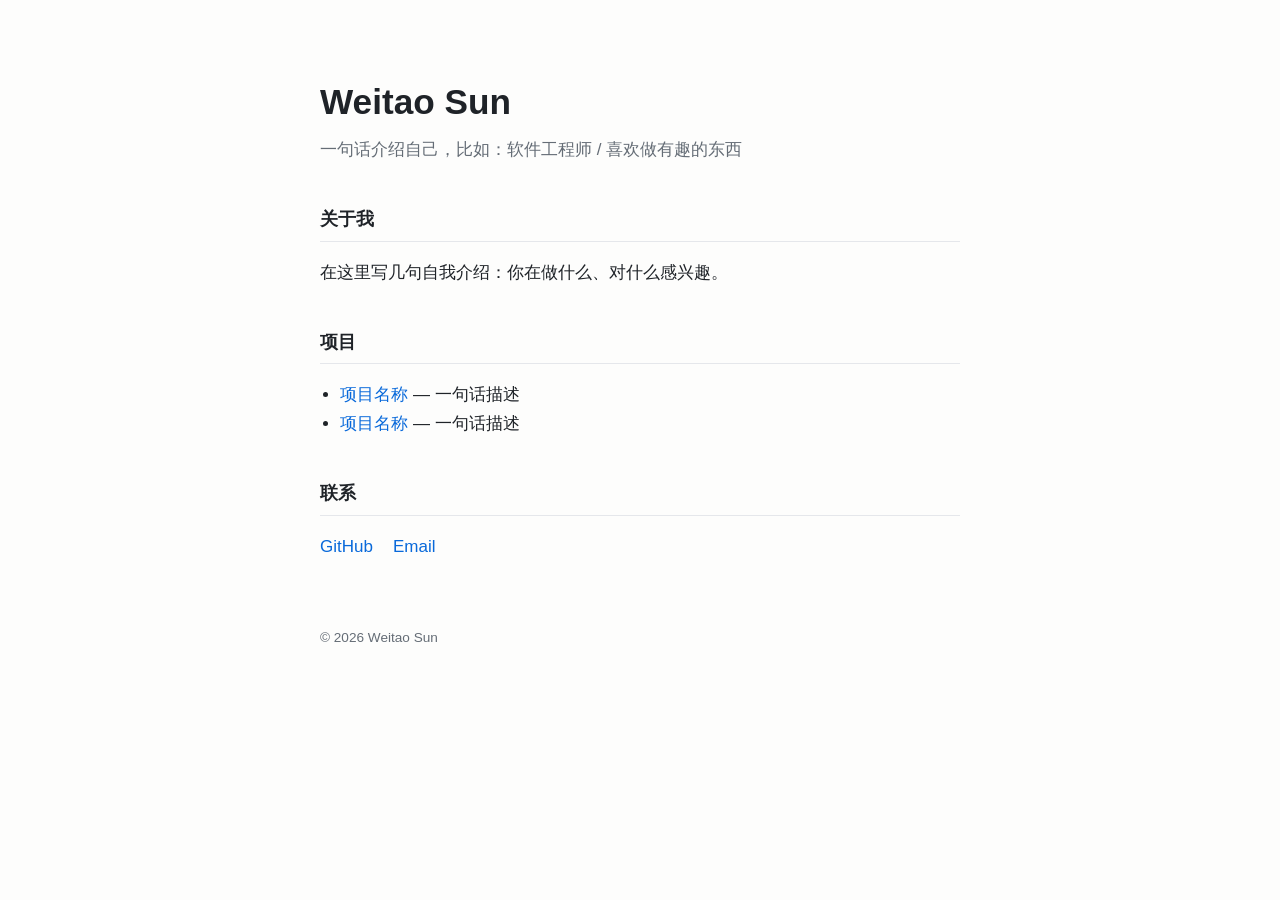
==== index.html @ 4def3ef1 "Initial personal website Co-Authored-By: Claude Opus 5.5 <noreply@anthropic.com>" ====
<!doctype html>
<html lang="zh-CN">
<head>
  <meta charset="utf-8">
  <meta name="viewport" content="width=device-width, initial-scale=1">
  <title>Weitao Sun</title>
  <meta name="description" content="Weitao Sun 的个人主页">
  <link rel="stylesheet" href="style.css">
</head>
<body>
  <main>
    <header>
      <h1>Weitao Sun</h1>
      <p class="tagline">一句话介绍自己，比如：软件工程师 / 喜欢做有趣的东西</p>
    </header>

    <section>
      <h2>关于我</h2>
      <p>在这里写几句自我介绍：你在做什么、对什么感兴趣。</p>
    </section>

    <section>
      <h2>项目</h2>
      <ul>
        <li><a href="https://github.com/Weitao-Sun">项目名称</a> — 一句话描述</li>
        <li><a href="https://github.com/Weitao-Sun">项目名称</a> — 一句话描述</li>
      </ul>
    </section>

    <section>
      <h2>联系</h2>
      <ul class="links">
        <li><a href="https://github.com/Weitao-Sun">GitHub</a></li>
        <li><a href="mailto:you@example.com">Email</a></li>
      </ul>
    </section>

    <footer>© 2026 Weitao Sun</footer>
  </main>
</body>
</html>
---- style.css ----
:root {
  --bg: #fdfdfc;
  --fg: #1f2328;
  --muted: #656d76;
  --accent: #0969da;
  --border: #e5e7eb;
}

@media (prefers-color-scheme: dark) {
  :root {
    --bg: #0d1117;
    --fg: #e6edf3;
    --muted: #8d96a0;
    --accent: #4493f8;
    --border: #30363d;
  }
}

* { box-sizing: border-box; }

body {
  margin: 0;
  background: var(--bg);
  color: var(--fg);
  font: 17px/1.7 -apple-system, BlinkMacSystemFont, "Segoe UI", "PingFang SC", "Hiragino Sans GB", "Microsoft YaHei", sans-serif;
}

main {
  max-width: 680px;
  margin: 0 auto;
  padding: 72px 20px 48px;
}

h1 { font-size: 2.2rem; margin: 0 0 4px; }
h2 { font-size: 1.1rem; margin: 40px 0 8px; padding-bottom: 6px; border-bottom: 1px solid var(--border); }
.tagline { color: var(--muted); margin: 0; }

a { color: var(--accent); text-decoration: none; }
a:hover { text-decoration: underline; }

ul { padding-left: 1.2em; }
.links { list-style: none; padding: 0; display: flex; gap: 20px; }

footer { margin-top: 64px; color: var(--muted); font-size: 0.85rem; }
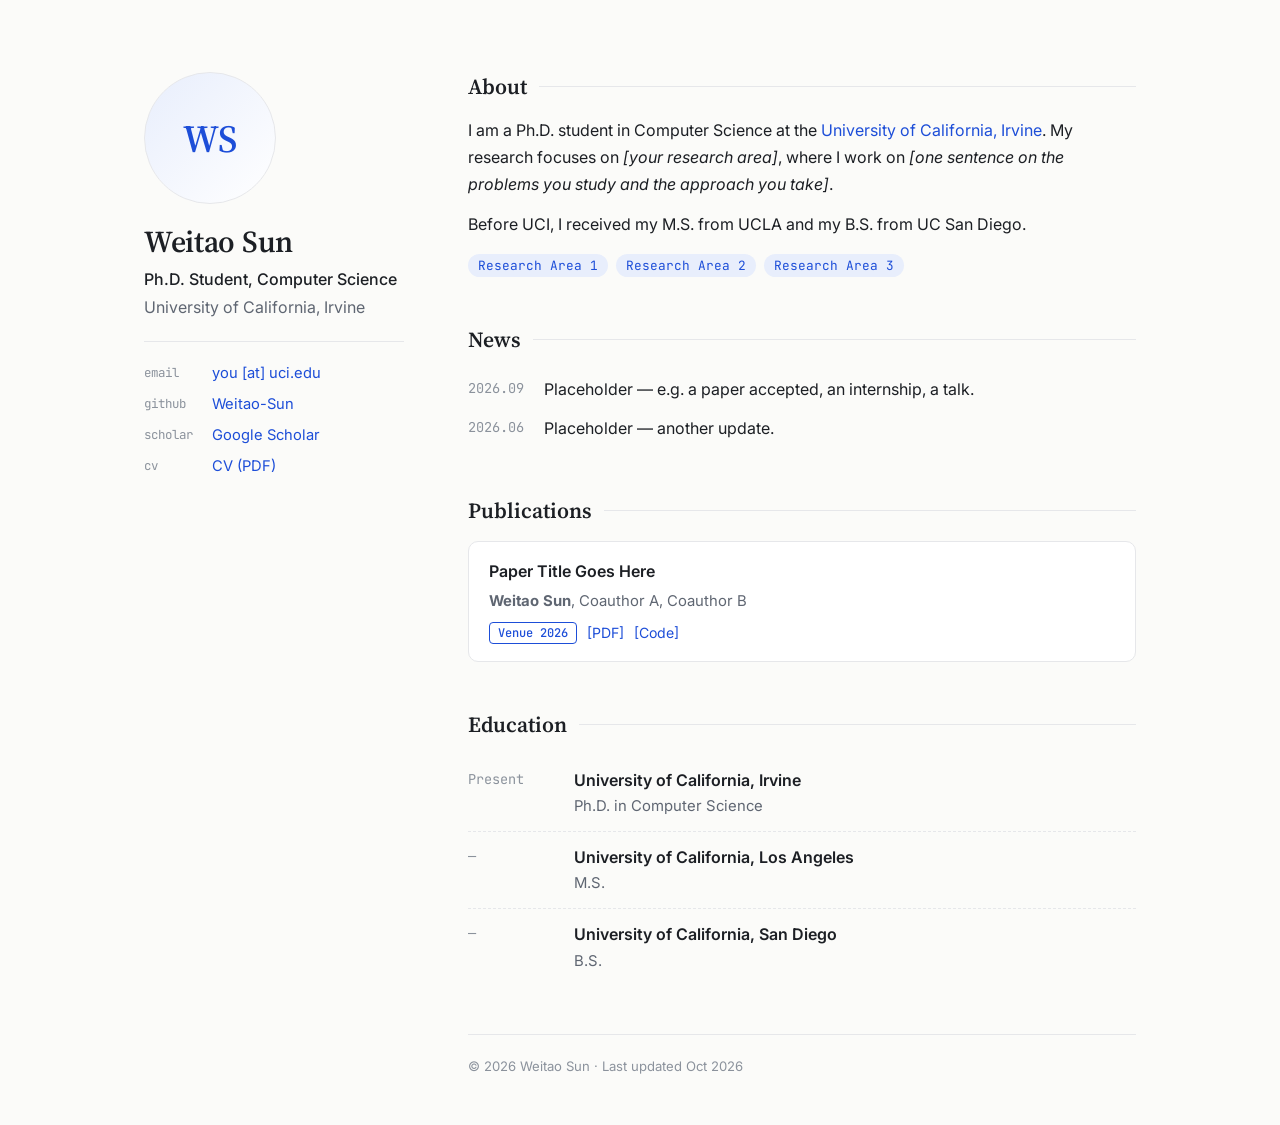
==== commit 16cd7906: "Redesign homepage as academic profile Co-Authored-By: Claude Opus 5.5 <noreply@anthropic.com>" ====
--- a/index.html
+++ b/index.html
@@ -1,41 +1,100 @@
 <!doctype html>
-<html lang="zh-CN">
+<html lang="en">
 <head>
   <meta charset="utf-8">
   <meta name="viewport" content="width=device-width, initial-scale=1">
   <title>Weitao Sun</title>
-  <meta name="description" content="Weitao Sun 的个人主页">
+  <meta name="description" content="Weitao Sun — Ph.D. student in Computer Science at UC Irvine.">
+  <link rel="preconnect" href="https://fonts.googleapis.com">
+  <link rel="preconnect" href="https://fonts.gstatic.com" crossorigin>
+  <link href="https://fonts.googleapis.com/css2?family=Inter:wght@400;500;600&family=Source+Serif+4:opsz,wght@8..60,500;8..60,600&family=JetBrains+Mono:wght@400;500&display=swap" rel="stylesheet">
   <link rel="stylesheet" href="style.css">
 </head>
 <body>
-  <main>
-    <header>
+  <div class="layout">
+    <aside class="profile">
+      <!-- Replace with <img class="avatar" src="avatar.jpg" alt="Weitao Sun"> once you add a photo -->
+      <div class="avatar" aria-hidden="true">WS</div>
       <h1>Weitao Sun</h1>
-      <p class="tagline">一句话介绍自己，比如：软件工程师 / 喜欢做有趣的东西</p>
-    </header>
+      <p class="role">Ph.D. Student, Computer Science</p>
+      <p class="affil">University of California, Irvine</p>
 
-    <section>
-      <h2>关于我</h2>
-      <p>在这里写几句自我介绍：你在做什么、对什么感兴趣。</p>
-    </section>
+      <ul class="contact">
+        <li><span class="k">email</span><a href="mailto:you@uci.edu">you [at] uci.edu</a></li>
+        <li><span class="k">github</span><a href="https://github.com/Weitao-Sun">Weitao-Sun</a></li>
+        <li><span class="k">scholar</span><a href="#">Google Scholar</a></li>
+        <li><span class="k">cv</span><a href="#">CV (PDF)</a></li>
+      </ul>
+    </aside>
 
-    <section>
-      <h2>项目</h2>
-      <ul>
-        <li><a href="https://github.com/Weitao-Sun">项目名称</a> — 一句话描述</li>
-        <li><a href="https://github.com/Weitao-Sun">项目名称</a> — 一句话描述</li>
-      </ul>
-    </section>
+    <main>
+      <section id="about">
+        <h2>About</h2>
+        <p>
+          I am a Ph.D. student in Computer Science at the
+          <a href="https://www.ics.uci.edu/">University of California, Irvine</a>.
+          My research focuses on <em>[your research area]</em>, where I work on
+          <em>[one sentence on the problems you study and the approach you take]</em>.
+        </p>
+        <p>
+          Before UCI, I received my M.S. from UCLA and my B.S. from UC San Diego.
+        </p>
+        <div class="tags">
+          <span>Research Area 1</span>
+          <span>Research Area 2</span>
+          <span>Research Area 3</span>
+        </div>
+      </section>
 
-    <section>
-      <h2>联系</h2>
-      <ul class="links">
-        <li><a href="https://github.com/Weitao-Sun">GitHub</a></li>
-        <li><a href="mailto:you@example.com">Email</a></li>
-      </ul>
-    </section>
+      <section id="news">
+        <h2>News</h2>
+        <ul class="news">
+          <li><time>2026.09</time><span>Placeholder — e.g. a paper accepted, an internship, a talk.</span></li>
+          <li><time>2026.06</time><span>Placeholder — another update.</span></li>
+        </ul>
+      </section>
 
-    <footer>© 2026 Weitao Sun</footer>
-  </main>
+      <section id="publications">
+        <h2>Publications</h2>
+        <ol class="pubs">
+          <li>
+            <p class="title">Paper Title Goes Here</p>
+            <p class="authors"><strong>Weitao Sun</strong>, Coauthor A, Coauthor B</p>
+            <p class="venue"><span class="badge">Venue 2026</span>
+              <a href="#">[PDF]</a> <a href="#">[Code]</a></p>
+          </li>
+        </ol>
+      </section>
+
+      <section id="education">
+        <h2>Education</h2>
+        <ul class="timeline">
+          <li>
+            <div class="when">Present</div>
+            <div>
+              <p class="school">University of California, Irvine</p>
+              <p class="degree">Ph.D. in Computer Science</p>
+            </div>
+          </li>
+          <li>
+            <div class="when">—</div>
+            <div>
+              <p class="school">University of California, Los Angeles</p>
+              <p class="degree">M.S.</p>
+            </div>
+          </li>
+          <li>
+            <div class="when">—</div>
+            <div>
+              <p class="school">University of California, San Diego</p>
+              <p class="degree">B.S.</p>
+            </div>
+          </li>
+        </ul>
+      </section>
+
+      <footer>© 2026 Weitao Sun · Last updated Oct 2026</footer>
+    </main>
+  </div>
 </body>
 </html>
--- a/style.css
+++ b/style.css
@@ -1,18 +1,27 @@
 :root {
-  --bg: #fdfdfc;
-  --fg: #1f2328;
-  --muted: #656d76;
-  --accent: #0969da;
-  --border: #e5e7eb;
+  --bg: #fbfbf9;
+  --surface: #ffffff;
+  --fg: #1c1f24;
+  --muted: #5f6672;
+  --faint: #8b929c;
+  --accent: #1d4ed8;
+  --accent-soft: #e8eefc;
+  --border: #e6e7ea;
+  --serif: "Source Serif 4", Georgia, "Songti SC", serif;
+  --sans: "Inter", -apple-system, BlinkMacSystemFont, "Segoe UI", "PingFang SC", sans-serif;
+  --mono: "JetBrains Mono", ui-monospace, SFMono-Regular, Menlo, monospace;
 }
 
 @media (prefers-color-scheme: dark) {
   :root {
-    --bg: #0d1117;
-    --fg: #e6edf3;
-    --muted: #8d96a0;
-    --accent: #4493f8;
-    --border: #30363d;
+    --bg: #0e1116;
+    --surface: #151a21;
+    --fg: #e4e7ec;
+    --muted: #9aa3ae;
+    --faint: #6e7782;
+    --accent: #7aa2ff;
+    --accent-soft: #1c2740;
+    --border: #262d37;
   }
 }
 
@@ -22,23 +31,151 @@
   margin: 0;
   background: var(--bg);
   color: var(--fg);
-  font: 17px/1.7 -apple-system, BlinkMacSystemFont, "Segoe UI", "PingFang SC", "Hiragino Sans GB", "Microsoft YaHei", sans-serif;
+  font: 16px/1.7 var(--sans);
+  -webkit-font-smoothing: antialiased;
 }
 
-main {
-  max-width: 680px;
+a { color: var(--accent); text-decoration: none; }
+a:hover { text-decoration: underline; text-underline-offset: 3px; }
+p { margin: 0 0 12px; }
+
+.layout {
+  max-width: 1040px;
   margin: 0 auto;
-  padding: 72px 20px 48px;
+  padding: 72px 24px 48px;
+  display: grid;
+  grid-template-columns: 260px 1fr;
+  gap: 64px;
 }
 
-h1 { font-size: 2.2rem; margin: 0 0 4px; }
-h2 { font-size: 1.1rem; margin: 40px 0 8px; padding-bottom: 6px; border-bottom: 1px solid var(--border); }
-.tagline { color: var(--muted); margin: 0; }
+/* ---------- profile sidebar ---------- */
+.profile {
+  position: sticky;
+  top: 48px;
+  align-self: start;
+}
 
-a { color: var(--accent); text-decoration: none; }
-a:hover { text-decoration: underline; }
+.avatar {
+  width: 132px;
+  height: 132px;
+  border-radius: 50%;
+  object-fit: cover;
+  display: grid;
+  place-items: center;
+  background: linear-gradient(135deg, var(--accent-soft), var(--surface));
+  border: 1px solid var(--border);
+  font: 600 2.4rem var(--serif);
+  color: var(--accent);
+  margin-bottom: 20px;
+}
 
-ul { padding-left: 1.2em; }
-.links { list-style: none; padding: 0; display: flex; gap: 20px; }
+.profile h1 {
+  font: 600 1.9rem/1.2 var(--serif);
+  margin: 0 0 6px;
+  letter-spacing: -0.01em;
+}
+.role { font-weight: 500; margin: 0; }
+.affil { color: var(--muted); margin: 0 0 20px; }
 
-footer { margin-top: 64px; color: var(--muted); font-size: 0.85rem; }
+.contact {
+  list-style: none;
+  padding: 16px 0 0;
+  margin: 0;
+  border-top: 1px solid var(--border);
+  font-size: 0.92rem;
+}
+.contact li { display: flex; gap: 12px; padding: 3px 0; }
+.contact .k {
+  font: 0.78rem/1.9 var(--mono);
+  color: var(--faint);
+  width: 56px;
+  flex-shrink: 0;
+}
+
+/* ---------- main content ---------- */
+section { margin-bottom: 48px; }
+
+h2 {
+  font: 600 1.35rem var(--serif);
+  margin: 0 0 16px;
+  display: flex;
+  align-items: center;
+  gap: 12px;
+}
+h2::after {
+  content: "";
+  flex: 1;
+  height: 1px;
+  background: var(--border);
+}
+
+.tags { display: flex; flex-wrap: wrap; gap: 8px; margin-top: 16px; }
+.tags span {
+  font: 0.8rem var(--mono);
+  padding: 3px 10px;
+  border-radius: 999px;
+  background: var(--accent-soft);
+  color: var(--accent);
+}
+
+.news { list-style: none; padding: 0; margin: 0; }
+.news li { display: flex; gap: 20px; padding: 6px 0; }
+.news time {
+  font: 0.85rem/1.9 var(--mono);
+  color: var(--faint);
+  flex-shrink: 0;
+}
+
+.pubs { list-style: none; padding: 0; margin: 0; }
+.pubs li {
+  padding: 16px 20px;
+  background: var(--surface);
+  border: 1px solid var(--border);
+  border-radius: 10px;
+  margin-bottom: 12px;
+}
+.pubs p { margin: 0 0 4px; }
+.pubs .title { font-weight: 600; }
+.pubs .authors { color: var(--muted); font-size: 0.93rem; }
+.pubs .venue { font-size: 0.88rem; display: flex; gap: 10px; align-items: center; margin: 6px 0 0; }
+.badge {
+  font: 500 0.75rem var(--mono);
+  padding: 2px 8px;
+  border-radius: 4px;
+  border: 1px solid var(--accent);
+  color: var(--accent);
+}
+
+.timeline { list-style: none; padding: 0; margin: 0; }
+.timeline li {
+  display: grid;
+  grid-template-columns: 90px 1fr;
+  gap: 16px;
+  padding: 12px 0;
+  border-bottom: 1px dashed var(--border);
+}
+.timeline li:last-child { border-bottom: none; }
+.timeline .when { font: 0.85rem/1.9 var(--mono); color: var(--faint); }
+.timeline p { margin: 0; }
+.school { font-weight: 600; }
+.degree { color: var(--muted); font-size: 0.93rem; }
+
+footer {
+  margin-top: 24px;
+  padding-top: 20px;
+  border-top: 1px solid var(--border);
+  color: var(--faint);
+  font-size: 0.82rem;
+}
+
+/* ---------- mobile ---------- */
+@media (max-width: 780px) {
+  .layout {
+    grid-template-columns: 1fr;
+    gap: 40px;
+    padding: 40px 16px 32px;
+  }
+  .profile { position: static; text-align: center; }
+  .avatar { margin: 0 auto 16px; }
+  .contact { display: inline-block; text-align: left; }
+}
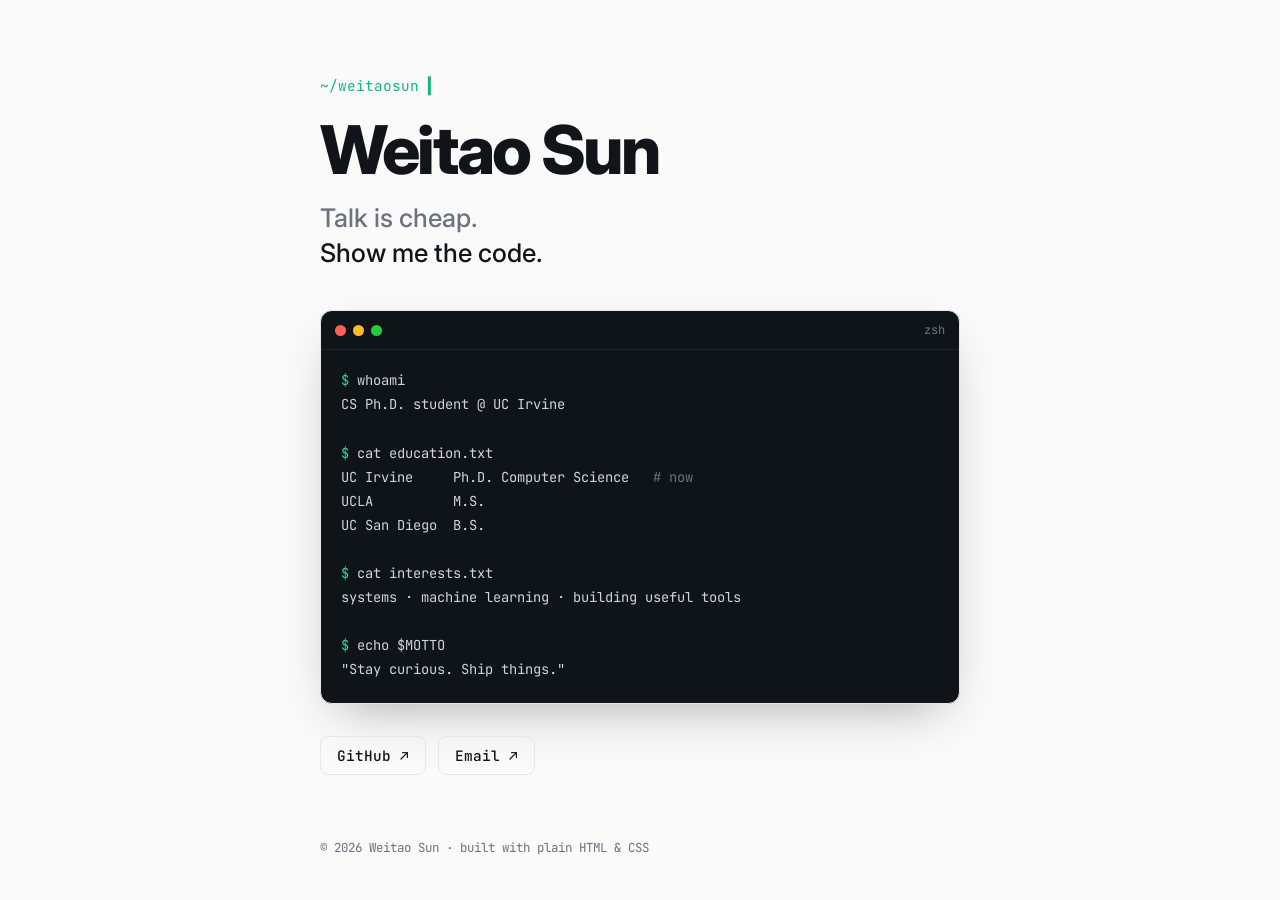
==== commit 2d9b4553: "Switch to minimal developer-style homepage Co-Authored-By: Claude Opus 5.5 <noreply@anthropic.com>" ====
--- a/index.html
+++ b/index.html
@@ -4,97 +4,42 @@
   <meta charset="utf-8">
   <meta name="viewport" content="width=device-width, initial-scale=1">
   <title>Weitao Sun</title>
-  <meta name="description" content="Weitao Sun — Ph.D. student in Computer Science at UC Irvine.">
+  <meta name="description" content="Weitao Sun — CS Ph.D. student at UC Irvine. Building things, breaking things, learning from both.">
   <link rel="preconnect" href="https://fonts.googleapis.com">
   <link rel="preconnect" href="https://fonts.gstatic.com" crossorigin>
-  <link href="https://fonts.googleapis.com/css2?family=Inter:wght@400;500;600&family=Source+Serif+4:opsz,wght@8..60,500;8..60,600&family=JetBrains+Mono:wght@400;500&display=swap" rel="stylesheet">
+  <link href="https://fonts.googleapis.com/css2?family=Inter:wght@400;500;700;800&family=JetBrains+Mono:wght@400;500&display=swap" rel="stylesheet">
   <link rel="stylesheet" href="style.css">
 </head>
 <body>
-  <div class="layout">
-    <aside class="profile">
-      <!-- Replace with <img class="avatar" src="avatar.jpg" alt="Weitao Sun"> once you add a photo -->
-      <div class="avatar" aria-hidden="true">WS</div>
-      <h1>Weitao Sun</h1>
-      <p class="role">Ph.D. Student, Computer Science</p>
-      <p class="affil">University of California, Irvine</p>
+  <main>
+    <p class="hello">~/weitaosun <span class="cursor">▍</span></p>
 
-      <ul class="contact">
-        <li><span class="k">email</span><a href="mailto:you@uci.edu">you [at] uci.edu</a></li>
-        <li><span class="k">github</span><a href="https://github.com/Weitao-Sun">Weitao-Sun</a></li>
-        <li><span class="k">scholar</span><a href="#">Google Scholar</a></li>
-        <li><span class="k">cv</span><a href="#">CV (PDF)</a></li>
-      </ul>
-    </aside>
+    <h1>Weitao Sun</h1>
+    <p class="slogan">Talk is cheap.<br><span>Show me the code.</span></p>
 
-    <main>
-      <section id="about">
-        <h2>About</h2>
-        <p>
-          I am a Ph.D. student in Computer Science at the
-          <a href="https://www.ics.uci.edu/">University of California, Irvine</a>.
-          My research focuses on <em>[your research area]</em>, where I work on
-          <em>[one sentence on the problems you study and the approach you take]</em>.
-        </p>
-        <p>
-          Before UCI, I received my M.S. from UCLA and my B.S. from UC San Diego.
-        </p>
-        <div class="tags">
-          <span>Research Area 1</span>
-          <span>Research Area 2</span>
-          <span>Research Area 3</span>
-        </div>
-      </section>
+    <div class="terminal">
+      <div class="bar"><i></i><i></i><i></i><span>zsh</span></div>
+      <pre><span class="p">$</span> whoami
+CS Ph.D. student @ UC Irvine
 
-      <section id="news">
-        <h2>News</h2>
-        <ul class="news">
-          <li><time>2026.09</time><span>Placeholder — e.g. a paper accepted, an internship, a talk.</span></li>
-          <li><time>2026.06</time><span>Placeholder — another update.</span></li>
-        </ul>
-      </section>
+<span class="p">$</span> cat education.txt
+UC Irvine     Ph.D. Computer Science   <span class="dim"># now</span>
+UCLA          M.S.
+UC San Diego  B.S.
 
-      <section id="publications">
-        <h2>Publications</h2>
-        <ol class="pubs">
-          <li>
-            <p class="title">Paper Title Goes Here</p>
-            <p class="authors"><strong>Weitao Sun</strong>, Coauthor A, Coauthor B</p>
-            <p class="venue"><span class="badge">Venue 2026</span>
-              <a href="#">[PDF]</a> <a href="#">[Code]</a></p>
-          </li>
-        </ol>
-      </section>
+<span class="p">$</span> cat interests.txt
+systems · machine learning · building useful tools
 
-      <section id="education">
-        <h2>Education</h2>
-        <ul class="timeline">
-          <li>
-            <div class="when">Present</div>
-            <div>
-              <p class="school">University of California, Irvine</p>
-              <p class="degree">Ph.D. in Computer Science</p>
-            </div>
-          </li>
-          <li>
-            <div class="when">—</div>
-            <div>
-              <p class="school">University of California, Los Angeles</p>
-              <p class="degree">M.S.</p>
-            </div>
-          </li>
-          <li>
-            <div class="when">—</div>
-            <div>
-              <p class="school">University of California, San Diego</p>
-              <p class="degree">B.S.</p>
-            </div>
-          </li>
-        </ul>
-      </section>
+<span class="p">$</span> echo $MOTTO
+"Stay curious. Ship things."</pre>
+    </div>
 
-      <footer>© 2026 Weitao Sun · Last updated Oct 2026</footer>
-    </main>
-  </div>
+    <nav class="links">
+      <a href="https://github.com/Weitao-Sun">GitHub ↗</a>
+      <a href="mailto:you@uci.edu">Email ↗</a>
+    </nav>
+
+    <footer>© 2026 Weitao Sun · built with plain HTML &amp; CSS</footer>
+  </main>
 </body>
 </html>
--- a/style.css
+++ b/style.css
@@ -1,27 +1,24 @@
 :root {
-  --bg: #fbfbf9;
-  --surface: #ffffff;
-  --fg: #1c1f24;
-  --muted: #5f6672;
-  --faint: #8b929c;
-  --accent: #1d4ed8;
-  --accent-soft: #e8eefc;
-  --border: #e6e7ea;
-  --serif: "Source Serif 4", Georgia, "Songti SC", serif;
+  --bg: #fafafa;
+  --fg: #111418;
+  --muted: #6b7280;
+  --accent: #10b981;
+  --term-bg: #0f1419;
+  --term-fg: #d1d5db;
+  --term-dim: #6b7280;
+  --border: #e5e7eb;
   --sans: "Inter", -apple-system, BlinkMacSystemFont, "Segoe UI", "PingFang SC", sans-serif;
   --mono: "JetBrains Mono", ui-monospace, SFMono-Regular, Menlo, monospace;
 }
 
 @media (prefers-color-scheme: dark) {
   :root {
-    --bg: #0e1116;
-    --surface: #151a21;
-    --fg: #e4e7ec;
-    --muted: #9aa3ae;
-    --faint: #6e7782;
-    --accent: #7aa2ff;
-    --accent-soft: #1c2740;
-    --border: #262d37;
+    --bg: #0a0d10;
+    --fg: #f3f4f6;
+    --muted: #9ca3af;
+    --accent: #34d399;
+    --term-bg: #12171d;
+    --border: #1f2630;
   }
 }
 
@@ -29,153 +26,97 @@
 
 body {
   margin: 0;
+  min-height: 100vh;
   background: var(--bg);
   color: var(--fg);
-  font: 16px/1.7 var(--sans);
+  font: 16px/1.6 var(--sans);
   -webkit-font-smoothing: antialiased;
+  display: grid;
+  place-items: center;
 }
 
-a { color: var(--accent); text-decoration: none; }
-a:hover { text-decoration: underline; text-underline-offset: 3px; }
-p { margin: 0 0 12px; }
-
-.layout {
-  max-width: 1040px;
-  margin: 0 auto;
-  padding: 72px 24px 48px;
-  display: grid;
-  grid-template-columns: 260px 1fr;
-  gap: 64px;
+main {
+  width: 100%;
+  max-width: 680px;
+  padding: 72px 20px 40px;
 }
 
-/* ---------- profile sidebar ---------- */
-.profile {
-  position: sticky;
-  top: 48px;
-  align-self: start;
+.hello {
+  font: 0.9rem var(--mono);
+  color: var(--accent);
+  margin: 0 0 20px;
+}
+.cursor { animation: blink 1.1s steps(1) infinite; }
+@keyframes blink { 50% { opacity: 0; } }
+
+h1 {
+  font-size: clamp(2.6rem, 9vw, 4.2rem);
+  font-weight: 800;
+  line-height: 1.05;
+  letter-spacing: -0.035em;
+  margin: 0 0 16px;
 }
 
-.avatar {
-  width: 132px;
-  height: 132px;
-  border-radius: 50%;
-  object-fit: cover;
-  display: grid;
-  place-items: center;
-  background: linear-gradient(135deg, var(--accent-soft), var(--surface));
+.slogan {
+  font-size: clamp(1.25rem, 4vw, 1.6rem);
+  font-weight: 500;
+  line-height: 1.35;
+  color: var(--muted);
+  margin: 0 0 40px;
+}
+.slogan span { color: var(--fg); }
+
+.terminal {
+  background: var(--term-bg);
   border: 1px solid var(--border);
-  font: 600 2.4rem var(--serif);
-  color: var(--accent);
-  margin-bottom: 20px;
+  border-radius: 12px;
+  overflow: hidden;
+  box-shadow: 0 20px 50px -20px rgba(0, 0, 0, 0.35);
+}
+.bar {
+  display: flex;
+  align-items: center;
+  gap: 7px;
+  padding: 11px 14px;
+  border-bottom: 1px solid rgba(255, 255, 255, 0.06);
+}
+.bar i { width: 11px; height: 11px; border-radius: 50%; background: #ff5f57; }
+.bar i:nth-child(2) { background: #febc2e; }
+.bar i:nth-child(3) { background: #28c840; }
+.bar span { margin-left: auto; font: 0.75rem var(--mono); color: var(--term-dim); }
+
+.terminal pre {
+  margin: 0;
+  padding: 18px 20px 22px;
+  font: 0.86rem/1.75 var(--mono);
+  color: var(--term-fg);
+  overflow-x: auto;
+}
+.terminal .p { color: #34d399; }
+.terminal .dim { color: var(--term-dim); }
+
+.links {
+  display: flex;
+  gap: 12px;
+  margin-top: 32px;
+}
+.links a {
+  font: 500 0.9rem var(--mono);
+  color: var(--fg);
+  text-decoration: none;
+  padding: 9px 16px;
+  border: 1px solid var(--border);
+  border-radius: 8px;
+  transition: border-color 0.15s, color 0.15s;
+}
+.links a:hover { border-color: var(--accent); color: var(--accent); }
+
+footer {
+  margin-top: 64px;
+  font: 0.78rem var(--mono);
+  color: var(--muted);
 }
 
-.profile h1 {
-  font: 600 1.9rem/1.2 var(--serif);
-  margin: 0 0 6px;
-  letter-spacing: -0.01em;
+@media (max-width: 480px) {
+  .terminal pre { font-size: 0.76rem; padding: 14px 14px 18px; }
 }
-.role { font-weight: 500; margin: 0; }
-.affil { color: var(--muted); margin: 0 0 20px; }
-
-.contact {
-  list-style: none;
-  padding: 16px 0 0;
-  margin: 0;
-  border-top: 1px solid var(--border);
-  font-size: 0.92rem;
-}
-.contact li { display: flex; gap: 12px; padding: 3px 0; }
-.contact .k {
-  font: 0.78rem/1.9 var(--mono);
-  color: var(--faint);
-  width: 56px;
-  flex-shrink: 0;
-}
-
-/* ---------- main content ---------- */
-section { margin-bottom: 48px; }
-
-h2 {
-  font: 600 1.35rem var(--serif);
-  margin: 0 0 16px;
-  display: flex;
-  align-items: center;
-  gap: 12px;
-}
-h2::after {
-  content: "";
-  flex: 1;
-  height: 1px;
-  background: var(--border);
-}
-
-.tags { display: flex; flex-wrap: wrap; gap: 8px; margin-top: 16px; }
-.tags span {
-  font: 0.8rem var(--mono);
-  padding: 3px 10px;
-  border-radius: 999px;
-  background: var(--accent-soft);
-  color: var(--accent);
-}
-
-.news { list-style: none; padding: 0; margin: 0; }
-.news li { display: flex; gap: 20px; padding: 6px 0; }
-.news time {
-  font: 0.85rem/1.9 var(--mono);
-  color: var(--faint);
-  flex-shrink: 0;
-}
-
-.pubs { list-style: none; padding: 0; margin: 0; }
-.pubs li {
-  padding: 16px 20px;
-  background: var(--surface);
-  border: 1px solid var(--border);
-  border-radius: 10px;
-  margin-bottom: 12px;
-}
-.pubs p { margin: 0 0 4px; }
-.pubs .title { font-weight: 600; }
-.pubs .authors { color: var(--muted); font-size: 0.93rem; }
-.pubs .venue { font-size: 0.88rem; display: flex; gap: 10px; align-items: center; margin: 6px 0 0; }
-.badge {
-  font: 500 0.75rem var(--mono);
-  padding: 2px 8px;
-  border-radius: 4px;
-  border: 1px solid var(--accent);
-  color: var(--accent);
-}
-
-.timeline { list-style: none; padding: 0; margin: 0; }
-.timeline li {
-  display: grid;
-  grid-template-columns: 90px 1fr;
-  gap: 16px;
-  padding: 12px 0;
-  border-bottom: 1px dashed var(--border);
-}
-.timeline li:last-child { border-bottom: none; }
-.timeline .when { font: 0.85rem/1.9 var(--mono); color: var(--faint); }
-.timeline p { margin: 0; }
-.school { font-weight: 600; }
-.degree { color: var(--muted); font-size: 0.93rem; }
-
-footer {
-  margin-top: 24px;
-  padding-top: 20px;
-  border-top: 1px solid var(--border);
-  color: var(--faint);
-  font-size: 0.82rem;
-}
-
-/* ---------- mobile ---------- */
-@media (max-width: 780px) {
-  .layout {
-    grid-template-columns: 1fr;
-    gap: 40px;
-    padding: 40px 16px 32px;
-  }
-  .profile { position: static; text-align: center; }
-  .avatar { margin: 0 auto 16px; }
-  .contact { display: inline-block; text-align: left; }
-}
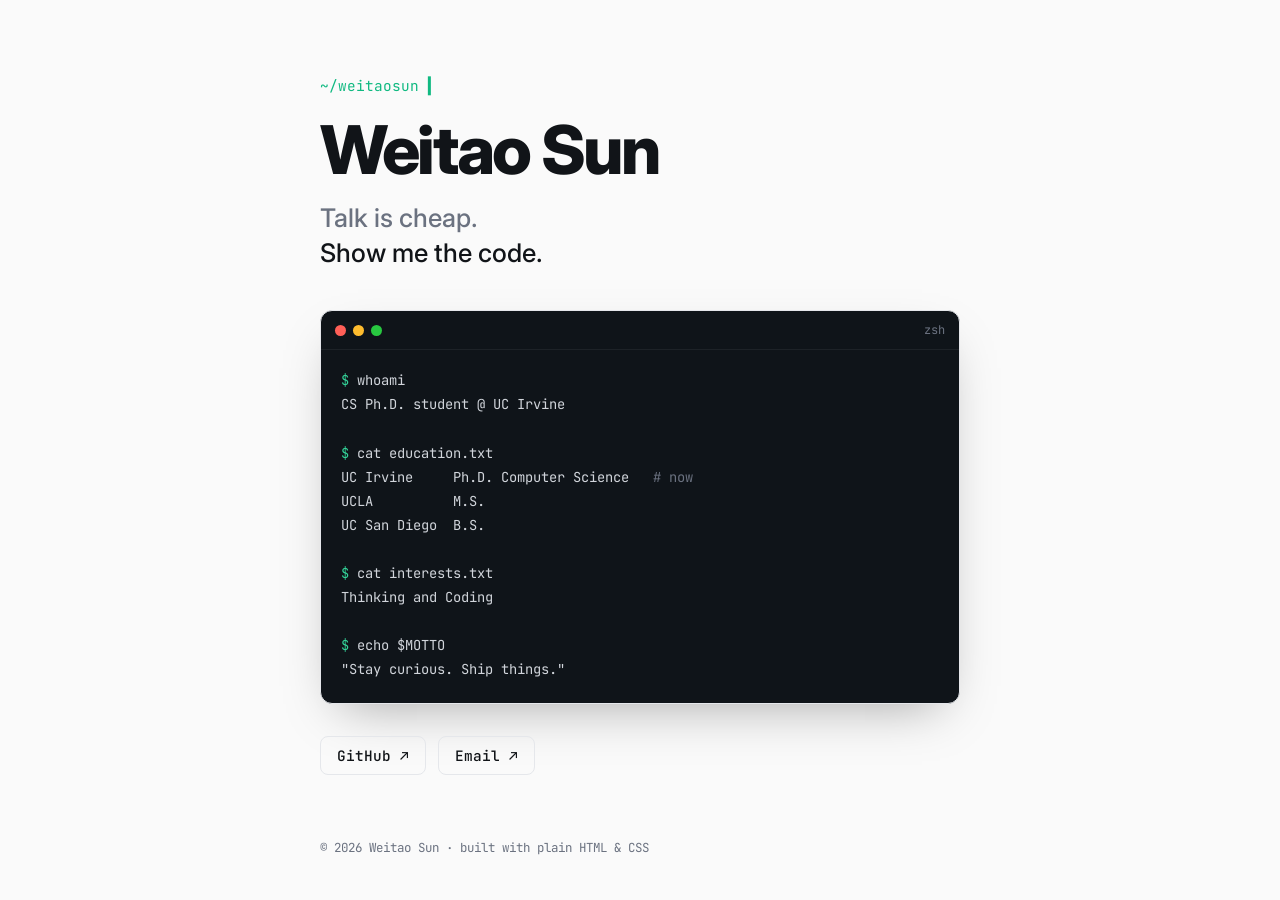
==== commit 897f54ee: "Update interests and email Co-Authored-By: Claude Opus 5.5 <noreply@anthropic.com>" ====
--- a/index.html
+++ b/index.html
@@ -28,7 +28,7 @@
 UC San Diego  B.S.
 
 <span class="p">$</span> cat interests.txt
-systems · machine learning · building useful tools
+Thinking and Coding
 
 <span class="p">$</span> echo $MOTTO
 "Stay curious. Ship things."</pre>
@@ -36,7 +36,7 @@
 
     <nav class="links">
       <a href="https://github.com/Weitao-Sun">GitHub ↗</a>
-      <a href="mailto:you@uci.edu">Email ↗</a>
+      <a href="mailto:weitaosun@ucla.edu">Email ↗</a>
     </nav>
 
     <footer>© 2026 Weitao Sun · built with plain HTML &amp; CSS</footer>
